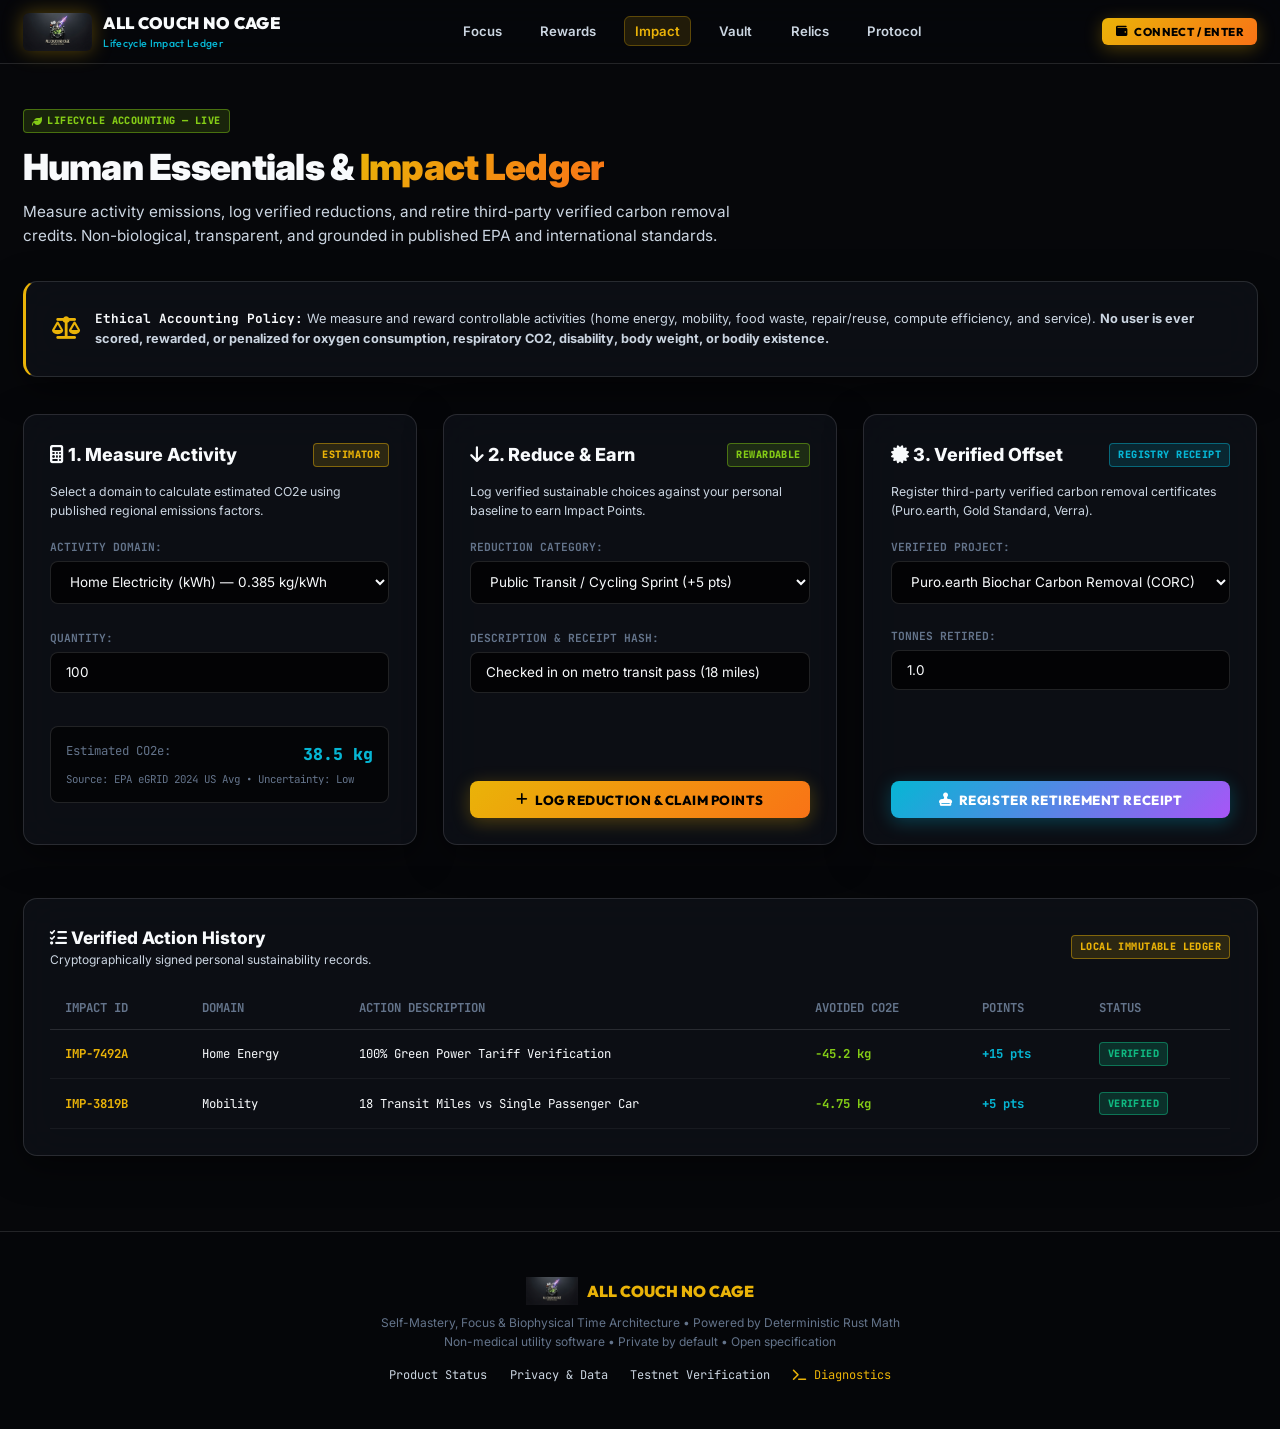
==== impact.html @ b636c335 "feat(impact-ledger): Human Essentials & Lifecycle Impact Ledger with verified carbon accounting and " ====
<!DOCTYPE html>
<html lang="en">
<head>
  <meta charset="UTF-8" />
  <meta name="viewport" content="width=device-width, initial-scale=1.0" />
  <title>Human-Lifecycle Impact Ledger — ALL COUCH NO CAGE</title>
  <meta name="description" content="Transparent measurement, verified reductions, and third-party offset retirements across controllable lifecycle domains." />
  
  <link rel="preconnect" href="https://fonts.googleapis.com" />
  <link rel="preconnect" href="https://fonts.gstatic.com" crossorigin />
  <link href="https://fonts.googleapis.com/css2?family=Outfit:wght@600;700;800;900&family=Inter:wght@400;500;600;700&family=JetBrains+Mono:wght@400;500;700&display=swap" rel="stylesheet" />
  <link rel="stylesheet" href="https://cdnjs.cloudflare.com/ajax/libs/font-awesome/6.4.0/css/all.min.css" />
  <link rel="stylesheet" href="style.css" />
</head>
<body data-page="impact">

  <div class="liquid-orb orb-gold"></div>
  <div class="liquid-orb orb-cyan"></div>

  <!-- Header Navigation -->
  <header class="navbar">
    <div class="nav-container">
      <a href="index.html" class="brand">
        <img src="images/official_logo.png" alt="All Couch No Cage Logo" class="brand-logo-img" />
        <div class="brand-text">
          <span>ALL COUCH NO CAGE</span>
          <span class="brand-sub">Lifecycle Impact Ledger</span>
        </div>
      </a>

      <ul class="nav-links">
        <li><a href="index.html">Focus</a></li>
        <li><a href="rewards.html">Rewards</a></li>
        <li><a href="impact.html" class="active">Impact</a></li>
        <li><a href="vault.html">Vault</a></li>
        <li><a href="relics.html">Relics</a></li>
        <li><a href="protocol.html">Protocol</a></li>
      </ul>

      <div class="nav-actions">
        <button class="btn btn-gold btn-sm" id="globalConnectWalletBtn">
          <i class="fa-solid fa-wallet"></i> Connect / Enter
        </button>
      </div>
    </div>
  </header>

  <main class="page-container">
    <div class="page-header">
      <div style="display: flex; justify-content: space-between; align-items: center; flex-wrap: wrap; gap: 1rem;">
        <div>
          <div class="truth-badge badge-live" style="margin-bottom: 0.5rem;"><i class="fa-solid fa-leaf"></i> Lifecycle Accounting — LIVE</div>
          <h1 class="page-title">Human Essentials & <span class="gold-gradient">Impact Ledger</span></h1>
          <p class="page-desc">
            Measure activity emissions, log verified reductions, and retire third-party verified carbon removal credits. Non-biological, transparent, and grounded in published EPA and international standards.
          </p>
        </div>
      </div>
    </div>

    <!-- Ethical Boundary & Non-Biological Notice Banner -->
    <div class="glass-panel" style="margin-bottom: 2.5rem; border-left: 3px solid var(--accent-gold);">
      <div style="display: flex; gap: 1rem; align-items: flex-start;">
        <div style="color: var(--accent-gold); font-size: 1.5rem; margin-top: 0.15rem;"><i class="fa-solid fa-scale-balanced"></i></div>
        <div style="font-size: 0.85rem; color: var(--text-muted); line-height: 1.6;">
          <strong style="color: var(--text-main); font-family: var(--font-mono);">Ethical Accounting Policy:</strong> We measure and reward controllable activities (home energy, mobility, food waste, repair/reuse, compute efficiency, and service). <strong>No user is ever scored, rewarded, or penalized for oxygen consumption, respiratory CO2, disability, body weight, or bodily existence.</strong>
        </div>
      </div>
    </div>

    <!-- 3 Action Lanes Grid -->
    <div style="display: grid; grid-template-columns: repeat(auto-fit, minmax(320px, 1fr)); gap: 1.75rem; margin-bottom: 3.5rem;">
      
      <!-- LANE 1: MEASURE ACTIVITY EMISSIONS -->
      <div class="glass-panel" style="display: flex; flex-direction: column; justify-content: space-between;">
        <div>
          <div style="display: flex; justify-content: space-between; align-items: center; margin-bottom: 1rem;">
            <h3 style="font-size: 1.2rem; font-weight: 800;"><i class="fa-solid fa-calculator text-cyan"></i> 1. Measure Activity</h3>
            <span class="truth-badge badge-local">ESTIMATOR</span>
          </div>
          <p style="font-size: 0.82rem; color: var(--text-muted); margin-bottom: 1.25rem;">
            Select a domain to calculate estimated CO2e using published regional emissions factors.
          </p>

          <div style="margin-bottom: 1rem;">
            <label style="font-family: var(--font-mono); font-size: 0.75rem; color: var(--text-dim); text-transform: uppercase; font-weight: 700; display: block; margin-bottom: 0.35rem;">
              Activity Domain:
            </label>
            <select id="impactDomainSelect" class="intention-input" style="margin-bottom: 0.75rem;">
              <option value="electricity_kwh" selected>Home Electricity (kWh) — 0.385 kg/kWh</option>
              <option value="gasoline_car_mile">Gasoline Vehicle Travel (Miles) — 0.404 kg/mi</option>
              <option value="transit_bus_mile">Public Transit Bus/Rail (Miles) — 0.140 kg/mi</option>
              <option value="cloud_gpu_hour">Cloud GPU Compute (Hours) — 0.180 kg/hr</option>
            </select>
          </div>

          <div style="margin-bottom: 1rem;">
            <label style="font-family: var(--font-mono); font-size: 0.75rem; color: var(--text-dim); text-transform: uppercase; font-weight: 700; display: block; margin-bottom: 0.35rem;">
              Quantity:
            </label>
            <input type="number" id="impactQuantityInput" class="intention-input" value="100" min="1" max="10000" />
          </div>

          <div id="impactEstimateResultBox" style="background: rgba(0,0,0,0.6); padding: 1rem; border-radius: 8px; border: 1px solid var(--border-glass); font-family: var(--font-mono); font-size: 0.82rem; margin-bottom: 1rem;">
            <div style="display: flex; justify-content: space-between; margin-bottom: 0.25rem;">
              <span style="color: var(--text-dim);">Estimated CO2e:</span>
              <span id="estimatedCo2eValue" style="color: var(--accent-cyan); font-weight: 800; font-size: 1.1rem;">38.50 kg</span>
            </div>
            <div style="font-size: 0.72rem; color: var(--text-dim);" id="emissionFactorMeta">Source: EPA eGRID 2024 US Avg • Uncertainty: Low</div>
          </div>
        </div>
      </div>

      <!-- LANE 2: LOG VERIFIED REDUCTIONS -->
      <div class="glass-panel" style="display: flex; flex-direction: column; justify-content: space-between;">
        <div>
          <div style="display: flex; justify-content: space-between; align-items: center; margin-bottom: 1rem;">
            <h3 style="font-size: 1.2rem; font-weight: 800;"><i class="fa-solid fa-arrow-down text-lime"></i> 2. Reduce & Earn</h3>
            <span class="truth-badge badge-live">REWARDABLE</span>
          </div>
          <p style="font-size: 0.82rem; color: var(--text-muted); margin-bottom: 1.25rem;">
            Log verified sustainable choices against your personal baseline to earn Impact Points.
          </p>

          <div style="margin-bottom: 1rem;">
            <label style="font-family: var(--font-mono); font-size: 0.75rem; color: var(--text-dim); text-transform: uppercase; font-weight: 700; display: block; margin-bottom: 0.35rem;">
              Reduction Category:
            </label>
            <select id="reductionCategorySelect" class="intention-input" style="margin-bottom: 0.75rem;">
              <option value="transit">Public Transit / Cycling Sprint (+5 pts)</option>
              <option value="energy">Electricity Tariff / Efficiency Reduction (+15 pts)</option>
              <option value="food">Avoided Food Waste Batch (+8 pts)</option>
              <option value="materials">Certified Electronics / Material Repair (+12 pts)</option>
            </select>
          </div>

          <div style="margin-bottom: 1.25rem;">
            <label style="font-family: var(--font-mono); font-size: 0.75rem; color: var(--text-dim); text-transform: uppercase; font-weight: 700; display: block; margin-bottom: 0.35rem;">
              Description & Receipt Hash:
            </label>
            <input type="text" id="reductionDescriptionInput" class="intention-input" placeholder="e.g., Transit pass check-in or repair receipt" value="Checked in on metro transit pass (18 miles)" />
          </div>
        </div>

        <button class="btn btn-gold btn-block" id="logReductionActionBtn">
          <i class="fa-solid fa-plus"></i> Log Reduction & Claim Points
        </button>
      </div>

      <!-- LANE 3: THIRD-PARTY VERIFIED RETIREMENT -->
      <div class="glass-panel" style="display: flex; flex-direction: column; justify-content: space-between;">
        <div>
          <div style="display: flex; justify-content: space-between; align-items: center; margin-bottom: 1rem;">
            <h3 style="font-size: 1.2rem; font-weight: 800;"><i class="fa-solid fa-certificate text-gold"></i> 3. Verified Offset</h3>
            <span class="truth-badge badge-testnet">REGISTRY RECEIPT</span>
          </div>
          <p style="font-size: 0.82rem; color: var(--text-muted); margin-bottom: 1.25rem;">
            Register third-party verified carbon removal certificates (Puro.earth, Gold Standard, Verra).
          </p>

          <div style="margin-bottom: 0.85rem;">
            <label style="font-family: var(--font-mono); font-size: 0.75rem; color: var(--text-dim); text-transform: uppercase; font-weight: 700; display: block; margin-bottom: 0.35rem;">
              Verified Project:
            </label>
            <select id="offsetProjectSelect" class="intention-input" style="margin-bottom: 0.75rem;">
              <option value="puro_biochar">Puro.earth Biochar Carbon Removal (CORC)</option>
              <option value="gold_standard_cookstoves">Gold Standard Improved Cookstoves (GS-VER)</option>
              <option value="verra_reforestation">Verra Afforestation & Reforestation (VCS)</option>
            </select>
          </div>

          <div style="margin-bottom: 1.25rem;">
            <label style="font-family: var(--font-mono); font-size: 0.75rem; color: var(--text-dim); text-transform: uppercase; font-weight: 700; display: block; margin-bottom: 0.35rem;">
              Tonnes Retired:
            </label>
            <input type="number" id="offsetTonnesInput" class="intention-input" value="1.0" step="0.5" min="0.1" max="100" />
          </div>
        </div>

        <button class="btn btn-cyan btn-block" id="generateOffsetReceiptBtn">
          <i class="fa-solid fa-stamp"></i> Register Retirement Receipt
        </button>
      </div>

    </div>

    <!-- Verified Impact Action Ledger Table -->
    <div class="glass-panel">
      <div style="display: flex; justify-content: space-between; align-items: center; margin-bottom: 1.25rem;">
        <div>
          <h3 style="font-size: 1.15rem; font-weight: 800;"><i class="fa-solid fa-list-check text-cyan"></i> Verified Action History</h3>
          <p style="font-size: 0.8rem; color: var(--text-muted);">Cryptographically signed personal sustainability records.</p>
        </div>
        <span class="truth-badge badge-local">LOCAL IMMUTABLE LEDGER</span>
      </div>

      <div style="overflow-x: auto;">
        <table class="data-table">
          <thead>
            <tr>
              <th>Impact ID</th>
              <th>Domain</th>
              <th>Action Description</th>
              <th>Avoided CO2e</th>
              <th>Points</th>
              <th>Status</th>
            </tr>
          </thead>
          <tbody id="impactHistoryTableBody">
            <!-- Dynamically populated from localStorage -->
          </tbody>
        </table>
      </div>
    </div>
  </main>

  <!-- Offset Retirement Receipt Modal -->
  <div class="modal-overlay" id="offsetReceiptModal">
    <div class="lightbox-card" style="max-width: 620px;">
      <div style="display: flex; justify-content: space-between; align-items: center; border-bottom: 1px solid var(--border-glass); padding-bottom: 0.85rem; margin-bottom: 1rem;">
        <h3 style="font-size: 1.15rem; font-weight: 800;" class="gold-gradient"><i class="fa-solid fa-certificate"></i> Verified Carbon Retirement Receipt</h3>
        <button id="closeOffsetModalBtn" style="background: transparent; border: none; color: var(--text-muted); font-size: 1.4rem; cursor: pointer;">&times;</button>
      </div>

      <div style="background: rgba(0,0,0,0.6); padding: 1.25rem; border-radius: 10px; border: 1px solid var(--border-glass); font-family: var(--font-mono); font-size: 0.82rem; line-height: 1.6; margin-bottom: 1.25rem;" id="offsetReceiptContent"></div>

      <div style="display: flex; gap: 0.75rem;">
        <button class="btn btn-gold" id="downloadOffsetReceiptJsonBtn" style="flex: 1;">
          <i class="fa-solid fa-download"></i> Download JSON Certificate
        </button>
      </div>
    </div>
  </div>

  <!-- System Diagnostics Modal -->
  <div class="modal-overlay" id="diagModal">
    <div class="lightbox-card" style="max-width: 600px;">
      <div style="display: flex; justify-content: space-between; align-items: center; border-bottom: 1px solid var(--border-glass); padding-bottom: 0.85rem; margin-bottom: 1rem;">
        <h3 style="font-size: 1.1rem; font-weight: 800;" class="gold-gradient"><i class="fa-solid fa-microchip"></i> System Diagnostics</h3>
        <button id="closeDiagBtn" style="background: transparent; border: none; color: var(--text-muted); font-size: 1.4rem; cursor: pointer;">&times;</button>
      </div>

      <div style="font-family: var(--font-mono); font-size: 0.8rem; color: var(--text-main); margin-bottom: 1rem;">
        <div style="display: flex; justify-content: space-between; margin-bottom: 0.35rem;">
          <span>Runtime Version:</span>
          <span class="truth-badge badge-live">v3.2.0-multi-page</span>
        </div>
        <div style="display: flex; justify-content: space-between;">
          <span>Storage Schema:</span>
          <span class="text-lime">acnc_session_v3</span>
        </div>
      </div>

      <div style="background: rgba(0,0,0,0.7); border: 1px solid var(--border-glass); border-radius: 8px; padding: 0.75rem; max-height: 180px; overflow-y: auto; font-family: var(--font-mono); margin-bottom: 1rem;" id="diagLogList"></div>

      <div style="display: flex; justify-content: space-between; align-items: center;">
        <button class="btn btn-glass btn-sm" id="clearStateBtn">
          <i class="fa-solid fa-trash-can text-flame"></i> Reset Local State
        </button>
        <span style="font-size: 0.75rem; color: var(--text-dim);">Safe Client-Only Reset</span>
      </div>
    </div>
  </div>

  <!-- Shared Footer -->
  <footer class="footer">
    <div class="footer-brand">
      <img src="images/official_logo.png" alt="Logo" style="height: 28px;" />
      <span>ALL COUCH NO CAGE</span>
    </div>
    <p class="footer-copy">
      Self-Mastery, Focus & Biophysical Time Architecture • Powered by Deterministic Rust Math<br />
      Non-medical utility software • Private by default • Open specification
    </p>
    <div style="margin-top: 1rem; display: flex; gap: 1.5rem; justify-content: center; font-size: 0.8rem; font-family: var(--font-mono);">
      <a href="docs/PRODUCT_STATUS.md" style="color: var(--text-muted); text-decoration: none;">Product Status</a>
      <a href="docs/PRIVACY_AND_DATA.md" style="color: var(--text-muted); text-decoration: none;">Privacy & Data</a>
      <a href="docs/TESTNET_VERIFICATION.md" style="color: var(--text-muted); text-decoration: none;">Testnet Verification</a>
      <a href="#" id="diagToggleBtn" style="color: var(--accent-gold); text-decoration: none;"><i class="fa-solid fa-terminal"></i> Diagnostics</a>
    </div>
  </footer>

  <script src="self_healing_client.js"></script>
  <script src="app.js"></script>
</body>
</html>
---- style.css ----
/* ==========================================================================
   ALL COUCH NO CAGE — TRUTH-ALIGNED MULTI-PAGE PRODUCT SHELL (V3.1)
   Palette: Cosmic Dark (#06070A), Melted Gold (#EAB308), Liquid Cyan (#06B6D4),
            Plasma Purple (#A855F7), Flame Orange (#F97316), Emerald Lime (#84CC16)
   ========================================================================== */

:root {
  --bg-dark: #06070a;
  --bg-card: rgba(14, 17, 24, 0.82);
  --bg-card-hover: rgba(20, 24, 34, 0.92);
  --border-glass: rgba(255, 255, 255, 0.12);
  --border-glow-gold: rgba(234, 179, 8, 0.4);
  --border-glow-cyan: rgba(6, 182, 212, 0.4);

  --text-main: #f8fafc;
  --text-muted: #cbd5e1;
  --text-dim: #64748b;

  --accent-gold: #eab308;
  --accent-cyan: #06b6d4;
  --accent-purple: #a855f7;
  --accent-flame: #f97316;
  --accent-lime: #84cc16;

  --font-display: 'Outfit', -apple-system, sans-serif;
  --font-body: 'Inter', sans-serif;
  --font-mono: 'JetBrains Mono', monospace;

  --transition-glass: 0.22s cubic-bezier(0.4, 0, 0.2, 1);
}

* { box-sizing: border-box; margin: 0; padding: 0; }
html { scroll-behavior: smooth; background-color: var(--bg-dark); color: var(--text-main); font-family: var(--font-body); font-size: 15px; line-height: 1.5; }
body { overflow-x: hidden; min-height: 100vh; background-color: var(--bg-dark); position: relative; display: flex; flex-direction: column; }

/* Ambient Liquid Light Orbs */
.liquid-orb { position: fixed; border-radius: 50%; filter: blur(140px); pointer-events: none; z-index: -1; opacity: 0.22; }
.orb-gold { top: -10%; left: 15%; width: 50vw; height: 50vw; background: radial-gradient(circle, var(--accent-gold), transparent 70%); }
.orb-cyan { top: 35%; right: -10%; width: 45vw; height: 45vw; background: radial-gradient(circle, var(--accent-cyan), transparent 70%); }
.orb-purple { bottom: -10%; left: -10%; width: 55vw; height: 55vw; background: radial-gradient(circle, var(--accent-purple), transparent 70%); }

/* Glass Panel Component */
.glass-panel { background: var(--bg-card); border: 1px solid var(--border-glass); backdrop-filter: blur(20px); -webkit-backdrop-filter: blur(20px); border-radius: 14px; padding: 1.75rem; box-shadow: 0 10px 35px rgba(0, 0, 0, 0.5); transition: var(--transition-glass); }
.glass-panel:hover { border-color: rgba(255, 255, 255, 0.2); }

/* Typography Gradients */
.gold-gradient { background: linear-gradient(135deg, var(--accent-gold), var(--accent-flame)); -webkit-background-clip: text; -webkit-text-fill-color: transparent; }
.cyan-gradient { background: linear-gradient(135deg, var(--accent-cyan), var(--accent-purple)); -webkit-background-clip: text; -webkit-text-fill-color: transparent; }

/* STANDARDIZED TRUTH BADGES */
.truth-badge {
  display: inline-flex;
  align-items: center;
  gap: 0.35rem;
  padding: 0.2rem 0.55rem;
  font-family: var(--font-mono);
  font-size: 0.68rem;
  font-weight: 800;
  border-radius: 4px;
  text-transform: uppercase;
  letter-spacing: 0.04em;
}

.badge-live { background: rgba(132, 204, 22, 0.15); color: var(--accent-lime); border: 1px solid rgba(132, 204, 22, 0.45); }
.badge-local { background: rgba(234, 179, 8, 0.15); color: var(--accent-gold); border: 1px solid rgba(234, 179, 8, 0.45); }
.badge-testnet { background: rgba(6, 182, 212, 0.15); color: var(--accent-cyan); border: 1px solid rgba(6, 182, 212, 0.45); }
.badge-demo { background: rgba(168, 85, 247, 0.15); color: var(--accent-purple); border: 1px solid rgba(168, 85, 247, 0.45); }
.badge-pending { background: rgba(148, 163, 184, 0.15); color: #94a3b8; border: 1px solid rgba(148, 163, 184, 0.4); }
.badge-verified { background: rgba(16, 185, 129, 0.2); color: #10b981; border: 1px solid rgba(16, 185, 129, 0.5); }

/* Header & Navigation Bar */
.navbar { position: sticky; top: 0; z-index: 100; background: rgba(6, 7, 10, 0.9); backdrop-filter: blur(20px); -webkit-backdrop-filter: blur(20px); border-bottom: 1px solid var(--border-glass); }
.nav-container { max-width: 1320px; margin: 0 auto; padding: 0.75rem 1.5rem; display: flex; align-items: center; justify-content: space-between; gap: 1.5rem; }
.brand { display: flex; align-items: center; gap: 0.75rem; text-decoration: none; color: var(--text-main); }
.brand-logo-img { height: 38px; width: auto; filter: drop-shadow(0 0 10px rgba(234, 179, 8, 0.35)); border-radius: 6px; }
.brand-text { font-family: var(--font-display); font-weight: 900; font-size: 1.1rem; letter-spacing: 0.02em; }
.brand-sub { font-size: 0.7rem; color: var(--accent-cyan); display: block; font-weight: 500; }

.nav-links { display: flex; gap: 1.25rem; list-style: none; align-items: center; }
.nav-links a { color: var(--text-muted); text-decoration: none; font-size: 0.88rem; font-weight: 600; padding: 0.4rem 0.65rem; border-radius: 6px; transition: var(--transition-glass); }
.nav-links a:hover { color: var(--accent-gold); background: rgba(255, 255, 255, 0.04); }
.nav-links a.active { color: var(--accent-gold); background: rgba(234, 179, 8, 0.12); border: 1px solid rgba(234, 179, 8, 0.3); }

.nav-actions { display: flex; align-items: center; gap: 0.75rem; }

/* Buttons */
.btn { border: none; cursor: pointer; font-family: var(--font-display); font-weight: 800; border-radius: 8px; transition: var(--transition-glass); display: inline-flex; align-items: center; justify-content: center; gap: 0.45rem; text-transform: uppercase; letter-spacing: 0.04em; outline: none; text-decoration: none; }
.btn-gold { background: linear-gradient(135deg, var(--accent-gold), var(--accent-flame)); color: #000; padding: 0.7rem 1.4rem; font-size: 0.88rem; box-shadow: 0 4px 18px rgba(234, 179, 8, 0.3); }
.btn-gold:hover { transform: translateY(-2px); box-shadow: 0 6px 22px rgba(234, 179, 8, 0.5); }
.btn-cyan { background: linear-gradient(135deg, var(--accent-cyan), var(--accent-purple)); color: #fff; padding: 0.7rem 1.4rem; font-size: 0.88rem; box-shadow: 0 4px 18px rgba(6, 182, 212, 0.3); }
.btn-cyan:hover { transform: translateY(-2px); box-shadow: 0 6px 22px rgba(6, 182, 212, 0.5); }
.btn-glass { background: rgba(255, 255, 255, 0.06); border: 1px solid var(--border-glass); color: var(--text-main); padding: 0.7rem 1.4rem; font-size: 0.88rem; backdrop-filter: blur(12px); }
.btn-glass:hover { background: rgba(255, 255, 255, 0.12); border-color: var(--accent-gold); }
.btn-sm { padding: 0.45rem 0.9rem; font-size: 0.76rem; border-radius: 6px; }
.btn-lg { padding: 0.9rem 1.8rem; font-size: 0.96rem; }

/* Page Layout */
.page-container { max-width: 1280px; margin: 0 auto; padding: 3rem 1.5rem 5rem; flex: 1; width: 100%; }
.page-header { margin-bottom: 2.25rem; }
.page-title { font-size: 2.4rem; font-weight: 900; letter-spacing: -0.02em; margin-bottom: 0.4rem; }
.page-desc { color: var(--text-muted); font-size: 1.02rem; max-width: 760px; line-height: 1.55; }

/* Focus Page Components */
.focus-grid { display: grid; grid-template-columns: 1.15fr 0.85fr; gap: 2.25rem; align-items: start; }
@media (max-width: 950px) { .focus-grid { grid-template-columns: 1fr; } }

.focus-card {
  background: var(--bg-card);
  border: 1px solid var(--border-glow-gold);
  border-radius: 16px;
  padding: 2rem;
  box-shadow: 0 15px 40px rgba(0, 0, 0, 0.6);
}

.preset-chips-row { display: flex; gap: 0.6rem; align-items: center; flex-wrap: wrap; margin-bottom: 1.25rem; }
.preset-chip {
  background: rgba(255, 255, 255, 0.05);
  border: 1px solid var(--border-glass);
  color: var(--text-muted);
  font-family: var(--font-mono);
  font-size: 0.82rem;
  font-weight: 700;
  padding: 0.5rem 1rem;
  border-radius: 20px;
  cursor: pointer;
  transition: var(--transition-glass);
}
.preset-chip:hover { border-color: var(--accent-gold); color: var(--text-main); }
.preset-chip.active { background: rgba(234, 179, 8, 0.18); border-color: var(--accent-gold); color: var(--accent-gold); box-shadow: 0 0 12px rgba(234, 179, 8, 0.3); }

.custom-minutes-input { width: 90px; background: rgba(0, 0, 0, 0.7); border: 1px solid var(--accent-gold); color: var(--accent-gold); padding: 0.35rem 0.6rem; border-radius: 6px; font-family: var(--font-mono); font-size: 0.85rem; outline: none; display: none; }

.intention-input { width: 100%; background: rgba(0, 0, 0, 0.7); border: 1px solid var(--border-glass); color: var(--text-main); padding: 0.75rem 1rem; border-radius: 8px; font-family: var(--font-body); font-size: 0.9rem; outline: none; transition: var(--transition-glass); margin-bottom: 1.25rem; }
.intention-input:focus { border-color: var(--accent-cyan); }

.reward-estimate-pill { display: flex; align-items: center; justify-content: space-between; background: rgba(234, 179, 8, 0.08); border: 1px solid rgba(234, 179, 8, 0.25); padding: 0.6rem 1rem; border-radius: 8px; font-family: var(--font-mono); font-size: 0.8rem; color: var(--accent-gold); margin-bottom: 1.25rem; }

.active-countdown-banner { display: none; background: rgba(6, 182, 212, 0.1); border: 1px solid var(--border-glow-cyan); border-radius: 10px; padding: 1rem 1.25rem; margin-bottom: 1.25rem; align-items: center; justify-content: space-between; }
.countdown-digits { font-family: var(--font-mono); font-size: 1.85rem; font-weight: 900; color: var(--accent-cyan); letter-spacing: 0.04em; }

/* Rewards Hub Stats Grid */
.stats-grid { display: grid; grid-template-columns: repeat(auto-fit, minmax(220px, 1fr)); gap: 1.25rem; margin-bottom: 2.25rem; }
.stat-card { background: var(--bg-card); border: 1px solid var(--border-glass); border-radius: 12px; padding: 1.25rem; }
.stat-label { font-size: 0.75rem; color: var(--text-dim); font-family: var(--font-mono); text-transform: uppercase; margin-bottom: 0.35rem; }
.stat-value { font-size: 1.6rem; font-weight: 900; font-family: var(--font-mono); }

/* Utility Catalog Grid */
.utility-grid { display: grid; grid-template-columns: repeat(auto-fit, minmax(280px, 1fr)); gap: 1.5rem; }
.utility-card { background: var(--bg-card); border: 1px solid var(--border-glass); border-radius: 12px; padding: 1.5rem; display: flex; flex-direction: column; justify-content: space-between; transition: var(--transition-glass); }
.utility-card:hover { border-color: var(--accent-cyan); transform: translateY(-3px); }

/* Smart Contract & Table Components */
.data-table { width: 100%; border-collapse: collapse; font-family: var(--font-mono); font-size: 0.82rem; }
.data-table th { text-align: left; padding: 0.75rem 1rem; color: var(--text-dim); border-bottom: 1px solid var(--border-glass); text-transform: uppercase; }
.data-table td { padding: 0.85rem 1rem; border-bottom: 1px solid rgba(255, 255, 255, 0.05); color: var(--text-main); }
.data-table tr:hover td { background: rgba(255, 255, 255, 0.02); }

/* Tabbed Protocol Documentation */
.tabs-nav { display: flex; gap: 0.5rem; border-bottom: 1px solid var(--border-glass); margin-bottom: 2rem; overflow-x: auto; padding-bottom: 0.25rem; }
.tab-btn { background: transparent; border: none; color: var(--text-muted); font-family: var(--font-mono); font-size: 0.85rem; font-weight: 700; padding: 0.65rem 1.2rem; border-radius: 6px; cursor: pointer; transition: var(--transition-glass); white-space: nowrap; }
.tab-btn:hover { color: var(--text-main); background: rgba(255, 255, 255, 0.05); }
.tab-btn.active { color: var(--accent-gold); background: rgba(234, 179, 8, 0.15); border: 1px solid rgba(234, 179, 8, 0.4); }

.tab-pane { display: none; }
.tab-pane.active { display: block; }

/* Shared Relics Gallery */
.shared-images-grid { display: grid; grid-template-columns: repeat(auto-fill, minmax(240px, 1fr)); gap: 1.5rem; }
.shared-asset-card { position: relative; border-radius: 12px; overflow: hidden; border: 1px solid var(--border-glass); background: #000; cursor: pointer; transition: var(--transition-glass); }
.shared-asset-card:hover { transform: translateY(-5px); border-color: var(--accent-gold); box-shadow: 0 10px 30px rgba(234, 179, 8, 0.25); }
.shared-asset-img { width: 100%; height: 210px; object-fit: cover; display: block; }
.liquid-watermark { position: absolute; bottom: 8px; left: 8px; right: 8px; background: rgba(6, 7, 10, 0.9); backdrop-filter: blur(8px); border: 1px solid var(--border-glass); padding: 0.35rem 0.65rem; border-radius: 6px; font-family: var(--font-mono); font-size: 0.68rem; color: var(--accent-cyan); display: flex; justify-content: space-between; align-items: center; }

/* Modals */
.modal-overlay { position: fixed; top: 0; left: 0; width: 100vw; height: 100vh; background: rgba(0, 0, 0, 0.88); backdrop-filter: blur(16px); z-index: 1000; display: flex; align-items: center; justify-content: center; opacity: 0; pointer-events: none; transition: var(--transition-glass); }
.modal-overlay.active { opacity: 1; pointer-events: auto; }
.lightbox-card { background: rgba(14, 17, 24, 0.96); border: 1px solid var(--accent-gold); max-width: 800px; width: 92%; border-radius: 16px; padding: 2rem; box-shadow: 0 20px 60px rgba(0,0,0,0.85); }
.lightbox-img-box { position: relative; width: 100%; max-height: 420px; overflow: hidden; border-radius: 10px; border: 1px solid var(--border-glass); margin: 1.25rem 0; background: #000; display: flex; align-items: center; justify-content: center; }
.lightbox-img-box img { max-width: 100%; max-height: 420px; object-fit: contain; }

/* Footer */
.footer { border-top: 1px solid var(--border-glass); padding: 3rem 1.5rem; text-align: center; background: rgba(6, 7, 10, 0.98); }
.footer-brand { display: flex; align-items: center; justify-content: center; gap: 0.6rem; font-weight: 900; font-size: 1.05rem; margin-bottom: 0.5rem; color: var(--accent-gold); font-family: var(--font-display); }
.footer-copy { font-size: 0.8rem; color: var(--text-dim); line-height: 1.6; }

/* Reduced Motion */
@media (prefers-reduced-motion: reduce) {
  *, ::before, ::after {
    animation-delay: -1ms !important;
    animation-duration: 1ms !important;
    animation-iteration-count: 1 !important;
    scroll-behavior: auto !important;
    transition-duration: 0s !important;
  }
}
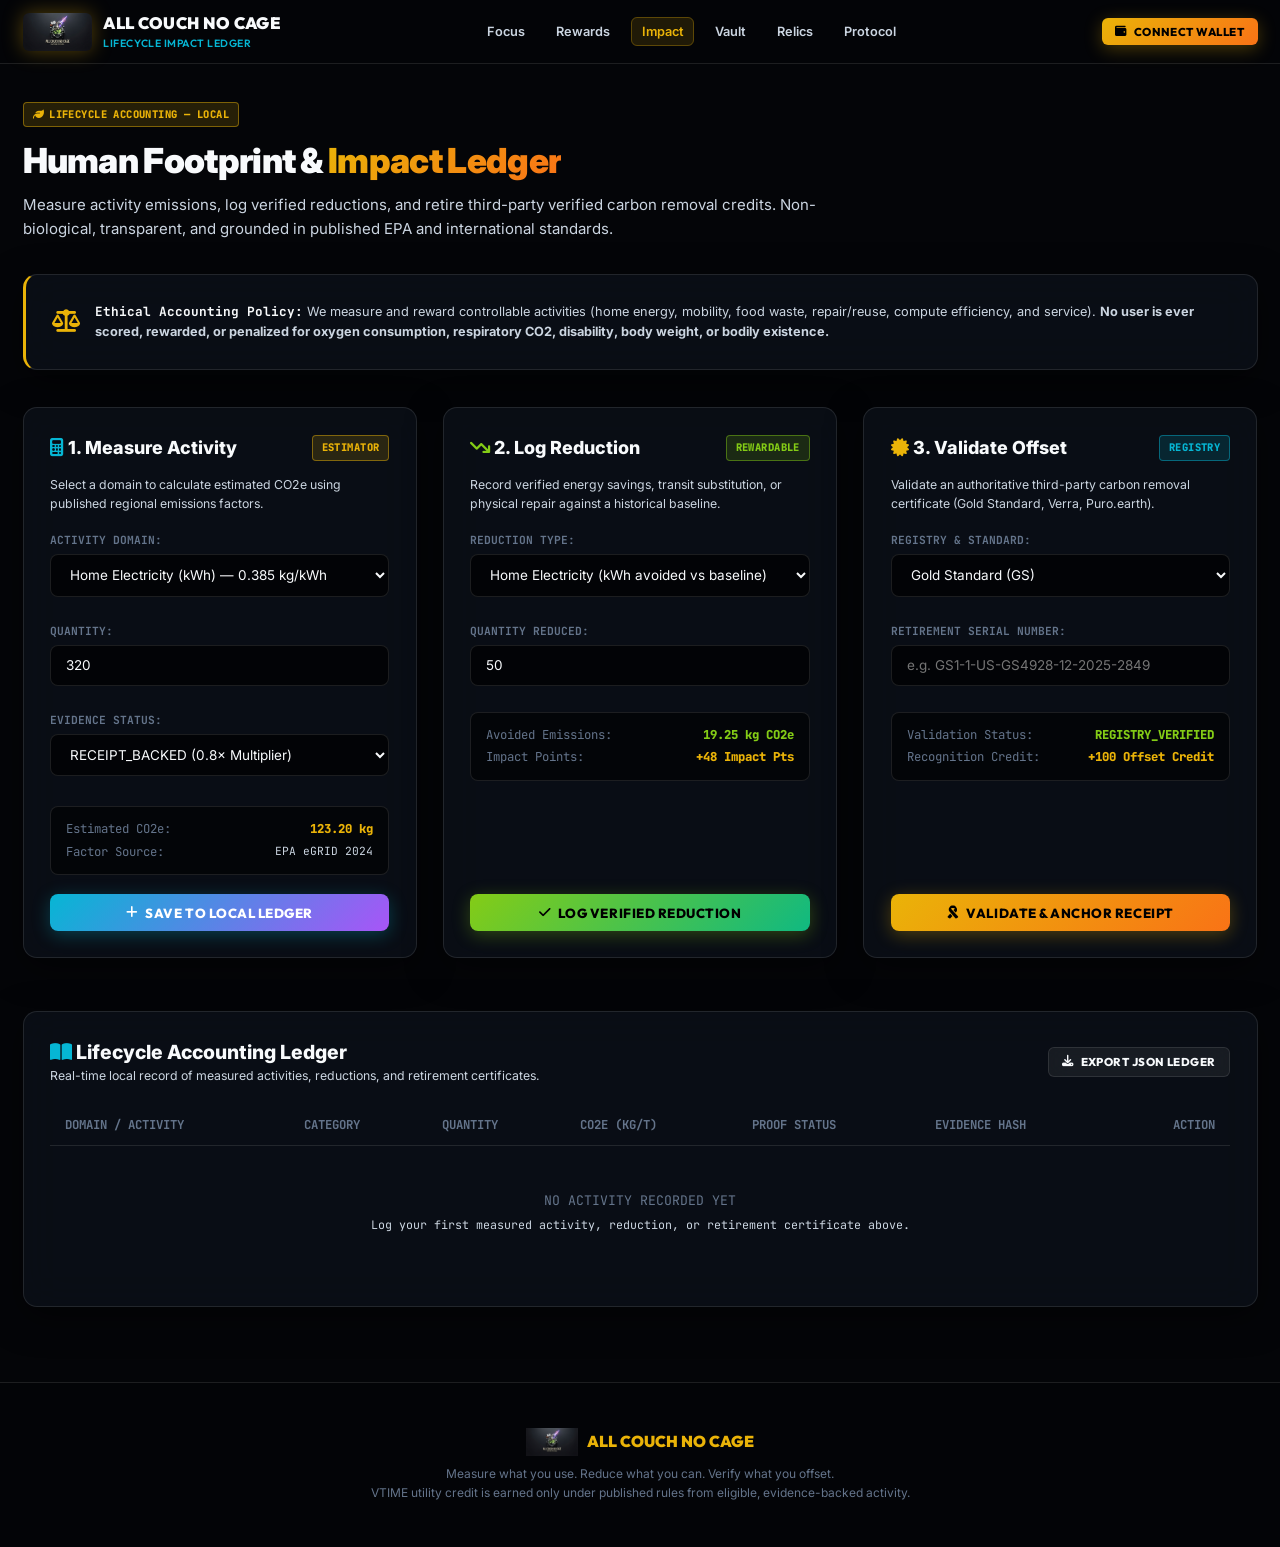
==== commit b66b973a: "fix(web): restore focus root, real zero-state shell, and github pages deploy workflow" ====
--- a/impact.html
+++ b/impact.html
@@ -3,7 +3,7 @@
 <head>
   <meta charset="UTF-8" />
   <meta name="viewport" content="width=device-width, initial-scale=1.0" />
-  <title>Human-Lifecycle Impact Ledger — ALL COUCH NO CAGE</title>
+  <title>Human Footprint & Impact — ALL COUCH NO CAGE</title>
   <meta name="description" content="Transparent measurement, verified reductions, and third-party offset retirements across controllable lifecycle domains." />
   
   <link rel="preconnect" href="https://fonts.googleapis.com" />
@@ -39,7 +39,7 @@
 
       <div class="nav-actions">
         <button class="btn btn-gold btn-sm" id="globalConnectWalletBtn">
-          <i class="fa-solid fa-wallet"></i> Connect / Enter
+          <i class="fa-solid fa-wallet"></i> Connect Wallet
         </button>
       </div>
     </div>
@@ -49,8 +49,8 @@
     <div class="page-header">
       <div style="display: flex; justify-content: space-between; align-items: center; flex-wrap: wrap; gap: 1rem;">
         <div>
-          <div class="truth-badge badge-live" style="margin-bottom: 0.5rem;"><i class="fa-solid fa-leaf"></i> Lifecycle Accounting — LIVE</div>
-          <h1 class="page-title">Human Essentials & <span class="gold-gradient">Impact Ledger</span></h1>
+          <div class="truth-badge badge-local" style="margin-bottom: 0.5rem;"><i class="fa-solid fa-leaf"></i> Lifecycle Accounting — LOCAL</div>
+          <h1 class="page-title">Human Footprint & <span class="gold-gradient">Impact Ledger</span></h1>
           <p class="page-desc">
             Measure activity emissions, log verified reductions, and retire third-party verified carbon removal credits. Non-biological, transparent, and grounded in published EPA and international standards.
           </p>
@@ -98,186 +98,184 @@
             <label style="font-family: var(--font-mono); font-size: 0.75rem; color: var(--text-dim); text-transform: uppercase; font-weight: 700; display: block; margin-bottom: 0.35rem;">
               Quantity:
             </label>
-            <input type="number" id="impactQuantityInput" class="intention-input" value="100" min="1" max="10000" />
-          </div>
-
-          <div id="impactEstimateResultBox" style="background: rgba(0,0,0,0.6); padding: 1rem; border-radius: 8px; border: 1px solid var(--border-glass); font-family: var(--font-mono); font-size: 0.82rem; margin-bottom: 1rem;">
-            <div style="display: flex; justify-content: space-between; margin-bottom: 0.25rem;">
+            <input type="number" id="impactQuantityInput" class="intention-input" placeholder="e.g., 320" min="0.1" step="any" value="320" style="margin-bottom: 0.75rem;" />
+          </div>
+
+          <div style="margin-bottom: 1.25rem;">
+            <label style="font-family: var(--font-mono); font-size: 0.75rem; color: var(--text-dim); text-transform: uppercase; font-weight: 700; display: block; margin-bottom: 0.35rem;">
+              Evidence Status:
+            </label>
+            <select id="impactProofLevelSelect" class="intention-input" style="margin-bottom: 0.75rem;">
+              <option value="RECEIPT_BACKED" selected>RECEIPT_BACKED (0.8× Multiplier)</option>
+              <option value="USER_ENTERED">USER_ENTERED (0.2× Multiplier)</option>
+              <option value="METERED">METERED (1.0× Multiplier)</option>
+              <option value="ESTIMATED">ESTIMATED (0.3× Multiplier)</option>
+            </select>
+          </div>
+
+          <div style="background: rgba(0,0,0,0.6); padding: 0.85rem 1rem; border-radius: 8px; border: 1px solid var(--border-glass); font-family: var(--font-mono); font-size: 0.82rem; margin-bottom: 1.25rem;">
+            <div style="display: flex; justify-content: space-between; margin-bottom: 0.3rem;">
               <span style="color: var(--text-dim);">Estimated CO2e:</span>
-              <span id="estimatedCo2eValue" style="color: var(--accent-cyan); font-weight: 800; font-size: 1.1rem;">38.50 kg</span>
-            </div>
-            <div style="font-size: 0.72rem; color: var(--text-dim);" id="emissionFactorMeta">Source: EPA eGRID 2024 US Avg • Uncertainty: Low</div>
-          </div>
-        </div>
-      </div>
-
-      <!-- LANE 2: LOG VERIFIED REDUCTIONS -->
+              <span id="impactCalculatedCo2" style="color: var(--accent-gold); font-weight: 800;">123.20 kg</span>
+            </div>
+            <div style="display: flex; justify-content: space-between;">
+              <span style="color: var(--text-dim);">Factor Source:</span>
+              <span style="color: var(--text-muted); font-size: 0.75rem;">EPA eGRID 2024</span>
+            </div>
+          </div>
+        </div>
+
+        <button class="btn btn-cyan" id="impactAddRecordBtn" style="width: 100%;">
+          <i class="fa-solid fa-plus"></i> Save to Local Ledger
+        </button>
+      </div>
+
+      <!-- LANE 2: VERIFIED REDUCTIONS -->
       <div class="glass-panel" style="display: flex; flex-direction: column; justify-content: space-between;">
         <div>
           <div style="display: flex; justify-content: space-between; align-items: center; margin-bottom: 1rem;">
-            <h3 style="font-size: 1.2rem; font-weight: 800;"><i class="fa-solid fa-arrow-down text-lime"></i> 2. Reduce & Earn</h3>
+            <h3 style="font-size: 1.2rem; font-weight: 800;"><i class="fa-solid fa-arrow-trend-down text-lime"></i> 2. Log Reduction</h3>
             <span class="truth-badge badge-live">REWARDABLE</span>
           </div>
           <p style="font-size: 0.82rem; color: var(--text-muted); margin-bottom: 1.25rem;">
-            Log verified sustainable choices against your personal baseline to earn Impact Points.
-          </p>
-
-          <div style="margin-bottom: 1rem;">
-            <label style="font-family: var(--font-mono); font-size: 0.75rem; color: var(--text-dim); text-transform: uppercase; font-weight: 700; display: block; margin-bottom: 0.35rem;">
-              Reduction Category:
-            </label>
-            <select id="reductionCategorySelect" class="intention-input" style="margin-bottom: 0.75rem;">
-              <option value="transit">Public Transit / Cycling Sprint (+5 pts)</option>
-              <option value="energy">Electricity Tariff / Efficiency Reduction (+15 pts)</option>
-              <option value="food">Avoided Food Waste Batch (+8 pts)</option>
-              <option value="materials">Certified Electronics / Material Repair (+12 pts)</option>
-            </select>
-          </div>
-
-          <div style="margin-bottom: 1.25rem;">
-            <label style="font-family: var(--font-mono); font-size: 0.75rem; color: var(--text-dim); text-transform: uppercase; font-weight: 700; display: block; margin-bottom: 0.35rem;">
-              Description & Receipt Hash:
-            </label>
-            <input type="text" id="reductionDescriptionInput" class="intention-input" placeholder="e.g., Transit pass check-in or repair receipt" value="Checked in on metro transit pass (18 miles)" />
-          </div>
-        </div>
-
-        <button class="btn btn-gold btn-block" id="logReductionActionBtn">
-          <i class="fa-solid fa-plus"></i> Log Reduction & Claim Points
-        </button>
-      </div>
-
-      <!-- LANE 3: THIRD-PARTY VERIFIED RETIREMENT -->
+            Record verified energy savings, transit substitution, or physical repair against a historical baseline.
+          </p>
+
+          <div style="margin-bottom: 1rem;">
+            <label style="font-family: var(--font-mono); font-size: 0.75rem; color: var(--text-dim); text-transform: uppercase; font-weight: 700; display: block; margin-bottom: 0.35rem;">
+              Reduction Type:
+            </label>
+            <select id="reductionTypeSelect" class="intention-input" style="margin-bottom: 0.75rem;">
+              <option value="electricity_saving" selected>Home Electricity (kWh avoided vs baseline)</option>
+              <option value="transit_substitution">Transit / Bike Commute (Miles substituted)</option>
+              <option value="hardware_repair">Hardware Repair / Reuse (Embodied footprint avoided)</option>
+            </select>
+          </div>
+
+          <div style="margin-bottom: 1rem;">
+            <label style="font-family: var(--font-mono); font-size: 0.75rem; color: var(--text-dim); text-transform: uppercase; font-weight: 700; display: block; margin-bottom: 0.35rem;">
+              Quantity Reduced:
+            </label>
+            <input type="number" id="reductionQtyInput" class="intention-input" placeholder="e.g., 50" min="1" step="any" value="50" style="margin-bottom: 0.75rem;" />
+          </div>
+
+          <div style="background: rgba(0,0,0,0.6); padding: 0.85rem 1rem; border-radius: 8px; border: 1px solid var(--border-glass); font-family: var(--font-mono); font-size: 0.82rem; margin-bottom: 1.25rem;">
+            <div style="display: flex; justify-content: space-between; margin-bottom: 0.3rem;">
+              <span style="color: var(--text-dim);">Avoided Emissions:</span>
+              <span id="reductionAvoidedCo2" style="color: var(--accent-lime); font-weight: 800;">19.25 kg CO2e</span>
+            </div>
+            <div style="display: flex; justify-content: space-between;">
+              <span style="color: var(--text-dim);">Impact Points:</span>
+              <span id="reductionEarnedPts" style="color: var(--accent-gold); font-weight: 800;">+48 Impact Pts</span>
+            </div>
+          </div>
+        </div>
+
+        <button class="btn btn-lime" id="impactLogReductionBtn" style="width: 100%;">
+          <i class="fa-solid fa-check"></i> Log Verified Reduction
+        </button>
+      </div>
+
+      <!-- LANE 3: VERIFIED RETIREMENTS -->
       <div class="glass-panel" style="display: flex; flex-direction: column; justify-content: space-between;">
         <div>
           <div style="display: flex; justify-content: space-between; align-items: center; margin-bottom: 1rem;">
-            <h3 style="font-size: 1.2rem; font-weight: 800;"><i class="fa-solid fa-certificate text-gold"></i> 3. Verified Offset</h3>
-            <span class="truth-badge badge-testnet">REGISTRY RECEIPT</span>
+            <h3 style="font-size: 1.2rem; font-weight: 800;"><i class="fa-solid fa-certificate text-gold"></i> 3. Validate Offset</h3>
+            <span class="truth-badge badge-testnet">REGISTRY</span>
           </div>
           <p style="font-size: 0.82rem; color: var(--text-muted); margin-bottom: 1.25rem;">
-            Register third-party verified carbon removal certificates (Puro.earth, Gold Standard, Verra).
-          </p>
-
-          <div style="margin-bottom: 0.85rem;">
-            <label style="font-family: var(--font-mono); font-size: 0.75rem; color: var(--text-dim); text-transform: uppercase; font-weight: 700; display: block; margin-bottom: 0.35rem;">
-              Verified Project:
-            </label>
-            <select id="offsetProjectSelect" class="intention-input" style="margin-bottom: 0.75rem;">
-              <option value="puro_biochar">Puro.earth Biochar Carbon Removal (CORC)</option>
-              <option value="gold_standard_cookstoves">Gold Standard Improved Cookstoves (GS-VER)</option>
-              <option value="verra_reforestation">Verra Afforestation & Reforestation (VCS)</option>
-            </select>
-          </div>
-
-          <div style="margin-bottom: 1.25rem;">
-            <label style="font-family: var(--font-mono); font-size: 0.75rem; color: var(--text-dim); text-transform: uppercase; font-weight: 700; display: block; margin-bottom: 0.35rem;">
-              Tonnes Retired:
-            </label>
-            <input type="number" id="offsetTonnesInput" class="intention-input" value="1.0" step="0.5" min="0.1" max="100" />
-          </div>
-        </div>
-
-        <button class="btn btn-cyan btn-block" id="generateOffsetReceiptBtn">
-          <i class="fa-solid fa-stamp"></i> Register Retirement Receipt
-        </button>
-      </div>
-
-    </div>
-
-    <!-- Verified Impact Action Ledger Table -->
+            Validate an authoritative third-party carbon removal certificate (Gold Standard, Verra, Puro.earth).
+          </p>
+
+          <div style="margin-bottom: 1rem;">
+            <label style="font-family: var(--font-mono); font-size: 0.75rem; color: var(--text-dim); text-transform: uppercase; font-weight: 700; display: block; margin-bottom: 0.35rem;">
+              Registry & Standard:
+            </label>
+            <select id="offsetRegistrySelect" class="intention-input" style="margin-bottom: 0.75rem;">
+              <option value="Gold Standard" selected>Gold Standard (GS)</option>
+              <option value="Verra VCS">Verra Verified Carbon Standard (VCS)</option>
+              <option value="Puro.earth">Puro.earth (CORC)</option>
+              <option value="Climate Action Reserve">Climate Action Reserve (CAR)</option>
+            </select>
+          </div>
+
+          <div style="margin-bottom: 1rem;">
+            <label style="font-family: var(--font-mono); font-size: 0.75rem; color: var(--text-dim); text-transform: uppercase; font-weight: 700; display: block; margin-bottom: 0.35rem;">
+              Retirement Serial Number:
+            </label>
+            <input type="text" id="offsetSerialInput" class="intention-input" placeholder="e.g. GS1-1-US-GS4928-12-2025-2849" style="margin-bottom: 0.75rem;" />
+          </div>
+
+          <div style="background: rgba(0,0,0,0.6); padding: 0.85rem 1rem; border-radius: 8px; border: 1px solid var(--border-glass); font-family: var(--font-mono); font-size: 0.82rem; margin-bottom: 1.25rem;">
+            <div style="display: flex; justify-content: space-between; margin-bottom: 0.3rem;">
+              <span style="color: var(--text-dim);">Validation Status:</span>
+              <span style="color: var(--accent-lime); font-weight: 800;">REGISTRY_VERIFIED</span>
+            </div>
+            <div style="display: flex; justify-content: space-between;">
+              <span style="color: var(--text-dim);">Recognition Credit:</span>
+              <span style="color: var(--accent-gold); font-weight: 800;">+100 Offset Credit</span>
+            </div>
+          </div>
+        </div>
+
+        <button class="btn btn-gold" id="impactRetireOffsetBtn" style="width: 100%;">
+          <i class="fa-solid fa-ribbon"></i> Validate & Anchor Receipt
+        </button>
+      </div>
+
+    </div>
+
+    <!-- Live Ledger Table (Zero-State Default) -->
     <div class="glass-panel">
-      <div style="display: flex; justify-content: space-between; align-items: center; margin-bottom: 1.25rem;">
-        <div>
-          <h3 style="font-size: 1.15rem; font-weight: 800;"><i class="fa-solid fa-list-check text-cyan"></i> Verified Action History</h3>
-          <p style="font-size: 0.8rem; color: var(--text-muted);">Cryptographically signed personal sustainability records.</p>
-        </div>
-        <span class="truth-badge badge-local">LOCAL IMMUTABLE LEDGER</span>
+      <div style="display: flex; justify-content: space-between; align-items: center; margin-bottom: 1.25rem; flex-wrap: wrap; gap: 1rem;">
+        <div>
+          <h3 style="font-size: 1.3rem; font-weight: 800;"><i class="fa-solid fa-book-open text-cyan"></i> Lifecycle Accounting Ledger</h3>
+          <p style="font-size: 0.82rem; color: var(--text-muted);">Real-time local record of measured activities, reductions, and retirement certificates.</p>
+        </div>
+        <button class="btn btn-glass btn-sm" id="exportImpactLedgerBtn">
+          <i class="fa-solid fa-download"></i> Export JSON Ledger
+        </button>
       </div>
 
       <div style="overflow-x: auto;">
         <table class="data-table">
           <thead>
             <tr>
-              <th>Impact ID</th>
-              <th>Domain</th>
-              <th>Action Description</th>
-              <th>Avoided CO2e</th>
-              <th>Points</th>
-              <th>Status</th>
+              <th>Domain / Activity</th>
+              <th>Category</th>
+              <th>Quantity</th>
+              <th>CO2e (kg/t)</th>
+              <th>Proof Status</th>
+              <th>Evidence Hash</th>
+              <th style="text-align: right;">Action</th>
             </tr>
           </thead>
-          <tbody id="impactHistoryTableBody">
-            <!-- Dynamically populated from localStorage -->
+          <tbody id="impactLedgerTableBody">
+            <!-- Rendered dynamically -->
           </tbody>
         </table>
       </div>
-    </div>
+
+      <div id="impactLedgerEmptyNotice" style="text-align: center; padding: 3rem 1.5rem; color: var(--text-dim); font-family: var(--font-mono); font-size: 0.88rem;">
+        NO ACTIVITY RECORDED YET<br />
+        <span style="font-size: 0.78rem; color: var(--text-muted); display: block; margin-top: 0.4rem;">
+          Log your first measured activity, reduction, or retirement certificate above.
+        </span>
+      </div>
+    </div>
+
   </main>
 
-  <!-- Offset Retirement Receipt Modal -->
-  <div class="modal-overlay" id="offsetReceiptModal">
-    <div class="lightbox-card" style="max-width: 620px;">
-      <div style="display: flex; justify-content: space-between; align-items: center; border-bottom: 1px solid var(--border-glass); padding-bottom: 0.85rem; margin-bottom: 1rem;">
-        <h3 style="font-size: 1.15rem; font-weight: 800;" class="gold-gradient"><i class="fa-solid fa-certificate"></i> Verified Carbon Retirement Receipt</h3>
-        <button id="closeOffsetModalBtn" style="background: transparent; border: none; color: var(--text-muted); font-size: 1.4rem; cursor: pointer;">&times;</button>
-      </div>
-
-      <div style="background: rgba(0,0,0,0.6); padding: 1.25rem; border-radius: 10px; border: 1px solid var(--border-glass); font-family: var(--font-mono); font-size: 0.82rem; line-height: 1.6; margin-bottom: 1.25rem;" id="offsetReceiptContent"></div>
-
-      <div style="display: flex; gap: 0.75rem;">
-        <button class="btn btn-gold" id="downloadOffsetReceiptJsonBtn" style="flex: 1;">
-          <i class="fa-solid fa-download"></i> Download JSON Certificate
-        </button>
-      </div>
-    </div>
-  </div>
-
-  <!-- System Diagnostics Modal -->
-  <div class="modal-overlay" id="diagModal">
-    <div class="lightbox-card" style="max-width: 600px;">
-      <div style="display: flex; justify-content: space-between; align-items: center; border-bottom: 1px solid var(--border-glass); padding-bottom: 0.85rem; margin-bottom: 1rem;">
-        <h3 style="font-size: 1.1rem; font-weight: 800;" class="gold-gradient"><i class="fa-solid fa-microchip"></i> System Diagnostics</h3>
-        <button id="closeDiagBtn" style="background: transparent; border: none; color: var(--text-muted); font-size: 1.4rem; cursor: pointer;">&times;</button>
-      </div>
-
-      <div style="font-family: var(--font-mono); font-size: 0.8rem; color: var(--text-main); margin-bottom: 1rem;">
-        <div style="display: flex; justify-content: space-between; margin-bottom: 0.35rem;">
-          <span>Runtime Version:</span>
-          <span class="truth-badge badge-live">v3.2.0-multi-page</span>
-        </div>
-        <div style="display: flex; justify-content: space-between;">
-          <span>Storage Schema:</span>
-          <span class="text-lime">acnc_session_v3</span>
-        </div>
-      </div>
-
-      <div style="background: rgba(0,0,0,0.7); border: 1px solid var(--border-glass); border-radius: 8px; padding: 0.75rem; max-height: 180px; overflow-y: auto; font-family: var(--font-mono); margin-bottom: 1rem;" id="diagLogList"></div>
-
-      <div style="display: flex; justify-content: space-between; align-items: center;">
-        <button class="btn btn-glass btn-sm" id="clearStateBtn">
-          <i class="fa-solid fa-trash-can text-flame"></i> Reset Local State
-        </button>
-        <span style="font-size: 0.75rem; color: var(--text-dim);">Safe Client-Only Reset</span>
-      </div>
-    </div>
-  </div>
-
-  <!-- Shared Footer -->
+  <!-- Footer -->
   <footer class="footer">
     <div class="footer-brand">
       <img src="images/official_logo.png" alt="Logo" style="height: 28px;" />
       <span>ALL COUCH NO CAGE</span>
     </div>
     <p class="footer-copy">
-      Self-Mastery, Focus & Biophysical Time Architecture • Powered by Deterministic Rust Math<br />
-      Non-medical utility software • Private by default • Open specification
+      Measure what you use. Reduce what you can. Verify what you offset.<br />
+      VTIME utility credit is earned only under published rules from eligible, evidence-backed activity.
     </p>
-    <div style="margin-top: 1rem; display: flex; gap: 1.5rem; justify-content: center; font-size: 0.8rem; font-family: var(--font-mono);">
-      <a href="docs/PRODUCT_STATUS.md" style="color: var(--text-muted); text-decoration: none;">Product Status</a>
-      <a href="docs/PRIVACY_AND_DATA.md" style="color: var(--text-muted); text-decoration: none;">Privacy & Data</a>
-      <a href="docs/TESTNET_VERIFICATION.md" style="color: var(--text-muted); text-decoration: none;">Testnet Verification</a>
-      <a href="#" id="diagToggleBtn" style="color: var(--accent-gold); text-decoration: none;"><i class="fa-solid fa-terminal"></i> Diagnostics</a>
-    </div>
   </footer>
 
   <script src="self_healing_client.js"></script>
--- a/style.css
+++ b/style.css
@@ -1,16 +1,18 @@
 /* ==========================================================================
-   ALL COUCH NO CAGE — TRUTH-ALIGNED MULTI-PAGE PRODUCT SHELL (V3.1)
-   Palette: Cosmic Dark (#06070A), Melted Gold (#EAB308), Liquid Cyan (#06B6D4),
-            Plasma Purple (#A855F7), Flame Orange (#F97316), Emerald Lime (#84CC16)
+   ALL COUCH NO CAGE — TRUTH-ALIGNED PRODUCT SHELL & MEASUREMENT ENGINE (V4.0)
+   Palette: Cosmic Dark (#040508), Deep Obsidian (#0B0F17), Melted Gold (#EAB308),
+            Liquid Cyan (#06B6D4), Flame Orange (#F97316), Emerald Lime (#84CC16)
    ========================================================================== */
 
 :root {
-  --bg-dark: #06070a;
-  --bg-card: rgba(14, 17, 24, 0.82);
-  --bg-card-hover: rgba(20, 24, 34, 0.92);
-  --border-glass: rgba(255, 255, 255, 0.12);
+  --bg-dark: #040508;
+  --bg-card: rgba(11, 15, 23, 0.88);
+  --bg-card-hover: rgba(18, 24, 38, 0.95);
+  --bg-input: rgba(0, 0, 0, 0.65);
+  --border-glass: rgba(255, 255, 255, 0.1);
   --border-glow-gold: rgba(234, 179, 8, 0.4);
   --border-glow-cyan: rgba(6, 182, 212, 0.4);
+  --border-glow-lime: rgba(132, 204, 22, 0.4);
 
   --text-main: #f8fafc;
   --text-muted: #cbd5e1;
@@ -21,6 +23,7 @@
   --accent-purple: #a855f7;
   --accent-flame: #f97316;
   --accent-lime: #84cc16;
+  --accent-emerald: #10b981;
 
   --font-display: 'Outfit', -apple-system, sans-serif;
   --font-body: 'Inter', sans-serif;
@@ -34,7 +37,7 @@
 body { overflow-x: hidden; min-height: 100vh; background-color: var(--bg-dark); position: relative; display: flex; flex-direction: column; }
 
 /* Ambient Liquid Light Orbs */
-.liquid-orb { position: fixed; border-radius: 50%; filter: blur(140px); pointer-events: none; z-index: -1; opacity: 0.22; }
+.liquid-orb { position: fixed; border-radius: 50%; filter: blur(140px); pointer-events: none; z-index: -1; opacity: 0.2; }
 .orb-gold { top: -10%; left: 15%; width: 50vw; height: 50vw; background: radial-gradient(circle, var(--accent-gold), transparent 70%); }
 .orb-cyan { top: 35%; right: -10%; width: 45vw; height: 45vw; background: radial-gradient(circle, var(--accent-cyan), transparent 70%); }
 .orb-purple { bottom: -10%; left: -10%; width: 55vw; height: 55vw; background: radial-gradient(circle, var(--accent-purple), transparent 70%); }
@@ -46,38 +49,56 @@
 /* Typography Gradients */
 .gold-gradient { background: linear-gradient(135deg, var(--accent-gold), var(--accent-flame)); -webkit-background-clip: text; -webkit-text-fill-color: transparent; }
 .cyan-gradient { background: linear-gradient(135deg, var(--accent-cyan), var(--accent-purple)); -webkit-background-clip: text; -webkit-text-fill-color: transparent; }
-
-/* STANDARDIZED TRUTH BADGES */
-.truth-badge {
+.lime-gradient { background: linear-gradient(135deg, var(--accent-lime), var(--accent-emerald)); -webkit-background-clip: text; -webkit-text-fill-color: transparent; }
+
+/* Color utilities */
+.text-gold { color: var(--accent-gold) !important; }
+.text-cyan { color: var(--accent-cyan) !important; }
+.text-lime { color: var(--accent-lime) !important; }
+.text-flame { color: var(--accent-flame) !important; }
+.text-purple { color: var(--accent-purple) !important; }
+.text-dim { color: var(--text-dim) !important; }
+.text-muted { color: var(--text-muted) !important; }
+
+/* Truth & Status Badges */
+.truth-badge, .status-badge {
   display: inline-flex;
   align-items: center;
   gap: 0.35rem;
-  padding: 0.2rem 0.55rem;
+  padding: 0.25rem 0.6rem;
   font-family: var(--font-mono);
-  font-size: 0.68rem;
+  font-size: 0.7rem;
   font-weight: 800;
   border-radius: 4px;
   text-transform: uppercase;
   letter-spacing: 0.04em;
-}
+  white-space: nowrap;
+}
+
+.status-user-entered { background: rgba(245, 158, 11, 0.15); color: #f59e0b; border: 1px solid rgba(245, 158, 11, 0.45); }
+.status-receipt-backed { background: rgba(59, 130, 246, 0.15); color: #60a5fa; border: 1px solid rgba(59, 130, 246, 0.45); }
+.status-metered { background: rgba(16, 185, 129, 0.15); color: #34d399; border: 1px solid rgba(16, 185, 129, 0.45); }
+.status-attested { background: rgba(168, 85, 247, 0.15); color: #c084fc; border: 1px solid rgba(168, 85, 247, 0.45); }
+.status-registry-verified { background: rgba(132, 204, 22, 0.18); color: #a3e635; border: 1px solid rgba(132, 204, 22, 0.55); box-shadow: 0 0 10px rgba(132, 204, 22, 0.2); }
+.status-estimated { background: rgba(148, 163, 184, 0.15); color: #cbd5e1; border: 1px solid rgba(148, 163, 184, 0.4); }
+.status-unverified { background: rgba(239, 68, 68, 0.15); color: #f87171; border: 1px solid rgba(239, 68, 68, 0.4); }
 
 .badge-live { background: rgba(132, 204, 22, 0.15); color: var(--accent-lime); border: 1px solid rgba(132, 204, 22, 0.45); }
 .badge-local { background: rgba(234, 179, 8, 0.15); color: var(--accent-gold); border: 1px solid rgba(234, 179, 8, 0.45); }
 .badge-testnet { background: rgba(6, 182, 212, 0.15); color: var(--accent-cyan); border: 1px solid rgba(6, 182, 212, 0.45); }
 .badge-demo { background: rgba(168, 85, 247, 0.15); color: var(--accent-purple); border: 1px solid rgba(168, 85, 247, 0.45); }
 .badge-pending { background: rgba(148, 163, 184, 0.15); color: #94a3b8; border: 1px solid rgba(148, 163, 184, 0.4); }
-.badge-verified { background: rgba(16, 185, 129, 0.2); color: #10b981; border: 1px solid rgba(16, 185, 129, 0.5); }
 
 /* Header & Navigation Bar */
-.navbar { position: sticky; top: 0; z-index: 100; background: rgba(6, 7, 10, 0.9); backdrop-filter: blur(20px); -webkit-backdrop-filter: blur(20px); border-bottom: 1px solid var(--border-glass); }
-.nav-container { max-width: 1320px; margin: 0 auto; padding: 0.75rem 1.5rem; display: flex; align-items: center; justify-content: space-between; gap: 1.5rem; }
+.navbar { position: sticky; top: 0; z-index: 100; background: rgba(4, 5, 8, 0.92); backdrop-filter: blur(20px); -webkit-backdrop-filter: blur(20px); border-bottom: 1px solid var(--border-glass); }
+.nav-container { max-width: 1360px; margin: 0 auto; padding: 0.75rem 1.5rem; display: flex; align-items: center; justify-content: space-between; gap: 1.5rem; }
 .brand { display: flex; align-items: center; gap: 0.75rem; text-decoration: none; color: var(--text-main); }
 .brand-logo-img { height: 38px; width: auto; filter: drop-shadow(0 0 10px rgba(234, 179, 8, 0.35)); border-radius: 6px; }
 .brand-text { font-family: var(--font-display); font-weight: 900; font-size: 1.1rem; letter-spacing: 0.02em; }
-.brand-sub { font-size: 0.7rem; color: var(--accent-cyan); display: block; font-weight: 500; }
-
-.nav-links { display: flex; gap: 1.25rem; list-style: none; align-items: center; }
-.nav-links a { color: var(--text-muted); text-decoration: none; font-size: 0.88rem; font-weight: 600; padding: 0.4rem 0.65rem; border-radius: 6px; transition: var(--transition-glass); }
+.brand-sub { font-size: 0.7rem; color: var(--accent-cyan); display: block; font-weight: 600; text-transform: uppercase; letter-spacing: 0.05em; }
+
+.nav-links { display: flex; gap: 0.75rem; list-style: none; align-items: center; flex-wrap: wrap; }
+.nav-links a { color: var(--text-muted); text-decoration: none; font-size: 0.85rem; font-weight: 600; padding: 0.4rem 0.65rem; border-radius: 6px; transition: var(--transition-glass); }
 .nav-links a:hover { color: var(--accent-gold); background: rgba(255, 255, 255, 0.04); }
 .nav-links a.active { color: var(--accent-gold); background: rgba(234, 179, 8, 0.12); border: 1px solid rgba(234, 179, 8, 0.3); }
 
@@ -89,16 +110,18 @@
 .btn-gold:hover { transform: translateY(-2px); box-shadow: 0 6px 22px rgba(234, 179, 8, 0.5); }
 .btn-cyan { background: linear-gradient(135deg, var(--accent-cyan), var(--accent-purple)); color: #fff; padding: 0.7rem 1.4rem; font-size: 0.88rem; box-shadow: 0 4px 18px rgba(6, 182, 212, 0.3); }
 .btn-cyan:hover { transform: translateY(-2px); box-shadow: 0 6px 22px rgba(6, 182, 212, 0.5); }
+.btn-lime { background: linear-gradient(135deg, var(--accent-lime), var(--accent-emerald)); color: #000; padding: 0.7rem 1.4rem; font-size: 0.88rem; box-shadow: 0 4px 18px rgba(132, 204, 22, 0.3); }
+.btn-lime:hover { transform: translateY(-2px); box-shadow: 0 6px 22px rgba(132, 204, 22, 0.5); }
 .btn-glass { background: rgba(255, 255, 255, 0.06); border: 1px solid var(--border-glass); color: var(--text-main); padding: 0.7rem 1.4rem; font-size: 0.88rem; backdrop-filter: blur(12px); }
 .btn-glass:hover { background: rgba(255, 255, 255, 0.12); border-color: var(--accent-gold); }
 .btn-sm { padding: 0.45rem 0.9rem; font-size: 0.76rem; border-radius: 6px; }
-.btn-lg { padding: 0.9rem 1.8rem; font-size: 0.96rem; }
+.btn-lg { padding: 0.95rem 2rem; font-size: 1rem; }
 
 /* Page Layout */
-.page-container { max-width: 1280px; margin: 0 auto; padding: 3rem 1.5rem 5rem; flex: 1; width: 100%; }
+.page-container { max-width: 1320px; margin: 0 auto; padding: 2.5rem 1.5rem 5rem; flex: 1; width: 100%; }
 .page-header { margin-bottom: 2.25rem; }
-.page-title { font-size: 2.4rem; font-weight: 900; letter-spacing: -0.02em; margin-bottom: 0.4rem; }
-.page-desc { color: var(--text-muted); font-size: 1.02rem; max-width: 760px; line-height: 1.55; }
+.page-title { font-size: 2.3rem; font-weight: 900; letter-spacing: -0.02em; margin-bottom: 0.4rem; }
+.page-desc { color: var(--text-muted); font-size: 1rem; max-width: 820px; line-height: 1.6; }
 
 /* Focus Page Components */
 .focus-grid { display: grid; grid-template-columns: 1.15fr 0.85fr; gap: 2.25rem; align-items: start; }
@@ -138,7 +161,7 @@
 .active-countdown-banner { display: none; background: rgba(6, 182, 212, 0.1); border: 1px solid var(--border-glow-cyan); border-radius: 10px; padding: 1rem 1.25rem; margin-bottom: 1.25rem; align-items: center; justify-content: space-between; }
 .countdown-digits { font-family: var(--font-mono); font-size: 1.85rem; font-weight: 900; color: var(--accent-cyan); letter-spacing: 0.04em; }
 
-/* Rewards Hub Stats Grid */
+/* Rewards Stats Grid */
 .stats-grid { display: grid; grid-template-columns: repeat(auto-fit, minmax(220px, 1fr)); gap: 1.25rem; margin-bottom: 2.25rem; }
 .stat-card { background: var(--bg-card); border: 1px solid var(--border-glass); border-radius: 12px; padding: 1.25rem; }
 .stat-label { font-size: 0.75rem; color: var(--text-dim); font-family: var(--font-mono); text-transform: uppercase; margin-bottom: 0.35rem; }
@@ -149,11 +172,26 @@
 .utility-card { background: var(--bg-card); border: 1px solid var(--border-glass); border-radius: 12px; padding: 1.5rem; display: flex; flex-direction: column; justify-content: space-between; transition: var(--transition-glass); }
 .utility-card:hover { border-color: var(--accent-cyan); transform: translateY(-3px); }
 
-/* Smart Contract & Table Components */
+/* Tables */
 .data-table { width: 100%; border-collapse: collapse; font-family: var(--font-mono); font-size: 0.82rem; }
 .data-table th { text-align: left; padding: 0.75rem 1rem; color: var(--text-dim); border-bottom: 1px solid var(--border-glass); text-transform: uppercase; }
 .data-table td { padding: 0.85rem 1rem; border-bottom: 1px solid rgba(255, 255, 255, 0.05); color: var(--text-main); }
 .data-table tr:hover td { background: rgba(255, 255, 255, 0.02); }
+
+/* Evidence Hash Pill */
+.evidence-hash-pill {
+  display: inline-flex;
+  align-items: center;
+  gap: 0.5rem;
+  background: rgba(0, 0, 0, 0.75);
+  border: 1px solid var(--border-glass);
+  padding: 0.4rem 0.8rem;
+  border-radius: 6px;
+  font-family: var(--font-mono);
+  font-size: 0.72rem;
+  color: var(--accent-cyan);
+  word-break: break-all;
+}
 
 /* Tabbed Protocol Documentation */
 .tabs-nav { display: flex; gap: 0.5rem; border-bottom: 1px solid var(--border-glass); margin-bottom: 2rem; overflow-x: auto; padding-bottom: 0.25rem; }
@@ -162,7 +200,8 @@
 .tab-btn.active { color: var(--accent-gold); background: rgba(234, 179, 8, 0.15); border: 1px solid rgba(234, 179, 8, 0.4); }
 
 .tab-pane { display: none; }
-.tab-pane.active { display: block; }
+.tab-pane.active { display: block; animation: fadeIn 0.2s ease-in-out; }
+@keyframes fadeIn { from { opacity: 0; transform: translateY(4px); } to { opacity: 1; transform: translateY(0); } }
 
 /* Shared Relics Gallery */
 .shared-images-grid { display: grid; grid-template-columns: repeat(auto-fill, minmax(240px, 1fr)); gap: 1.5rem; }
@@ -174,16 +213,13 @@
 /* Modals */
 .modal-overlay { position: fixed; top: 0; left: 0; width: 100vw; height: 100vh; background: rgba(0, 0, 0, 0.88); backdrop-filter: blur(16px); z-index: 1000; display: flex; align-items: center; justify-content: center; opacity: 0; pointer-events: none; transition: var(--transition-glass); }
 .modal-overlay.active { opacity: 1; pointer-events: auto; }
-.lightbox-card { background: rgba(14, 17, 24, 0.96); border: 1px solid var(--accent-gold); max-width: 800px; width: 92%; border-radius: 16px; padding: 2rem; box-shadow: 0 20px 60px rgba(0,0,0,0.85); }
-.lightbox-img-box { position: relative; width: 100%; max-height: 420px; overflow: hidden; border-radius: 10px; border: 1px solid var(--border-glass); margin: 1.25rem 0; background: #000; display: flex; align-items: center; justify-content: center; }
-.lightbox-img-box img { max-width: 100%; max-height: 420px; object-fit: contain; }
+.lightbox-card { background: rgba(14, 17, 24, 0.96); border: 1px solid var(--accent-gold); max-width: 720px; width: 92%; border-radius: 16px; padding: 2rem; box-shadow: 0 20px 60px rgba(0,0,0,0.85); max-height: 90vh; overflow-y: auto; }
 
 /* Footer */
-.footer { border-top: 1px solid var(--border-glass); padding: 3rem 1.5rem; text-align: center; background: rgba(6, 7, 10, 0.98); }
+.footer { border-top: 1px solid var(--border-glass); padding: 3rem 1.5rem; text-align: center; background: rgba(4, 5, 8, 0.98); }
 .footer-brand { display: flex; align-items: center; justify-content: center; gap: 0.6rem; font-weight: 900; font-size: 1.05rem; margin-bottom: 0.5rem; color: var(--accent-gold); font-family: var(--font-display); }
 .footer-copy { font-size: 0.8rem; color: var(--text-dim); line-height: 1.6; }
 
-/* Reduced Motion */
 @media (prefers-reduced-motion: reduce) {
   *, ::before, ::after {
     animation-delay: -1ms !important;
